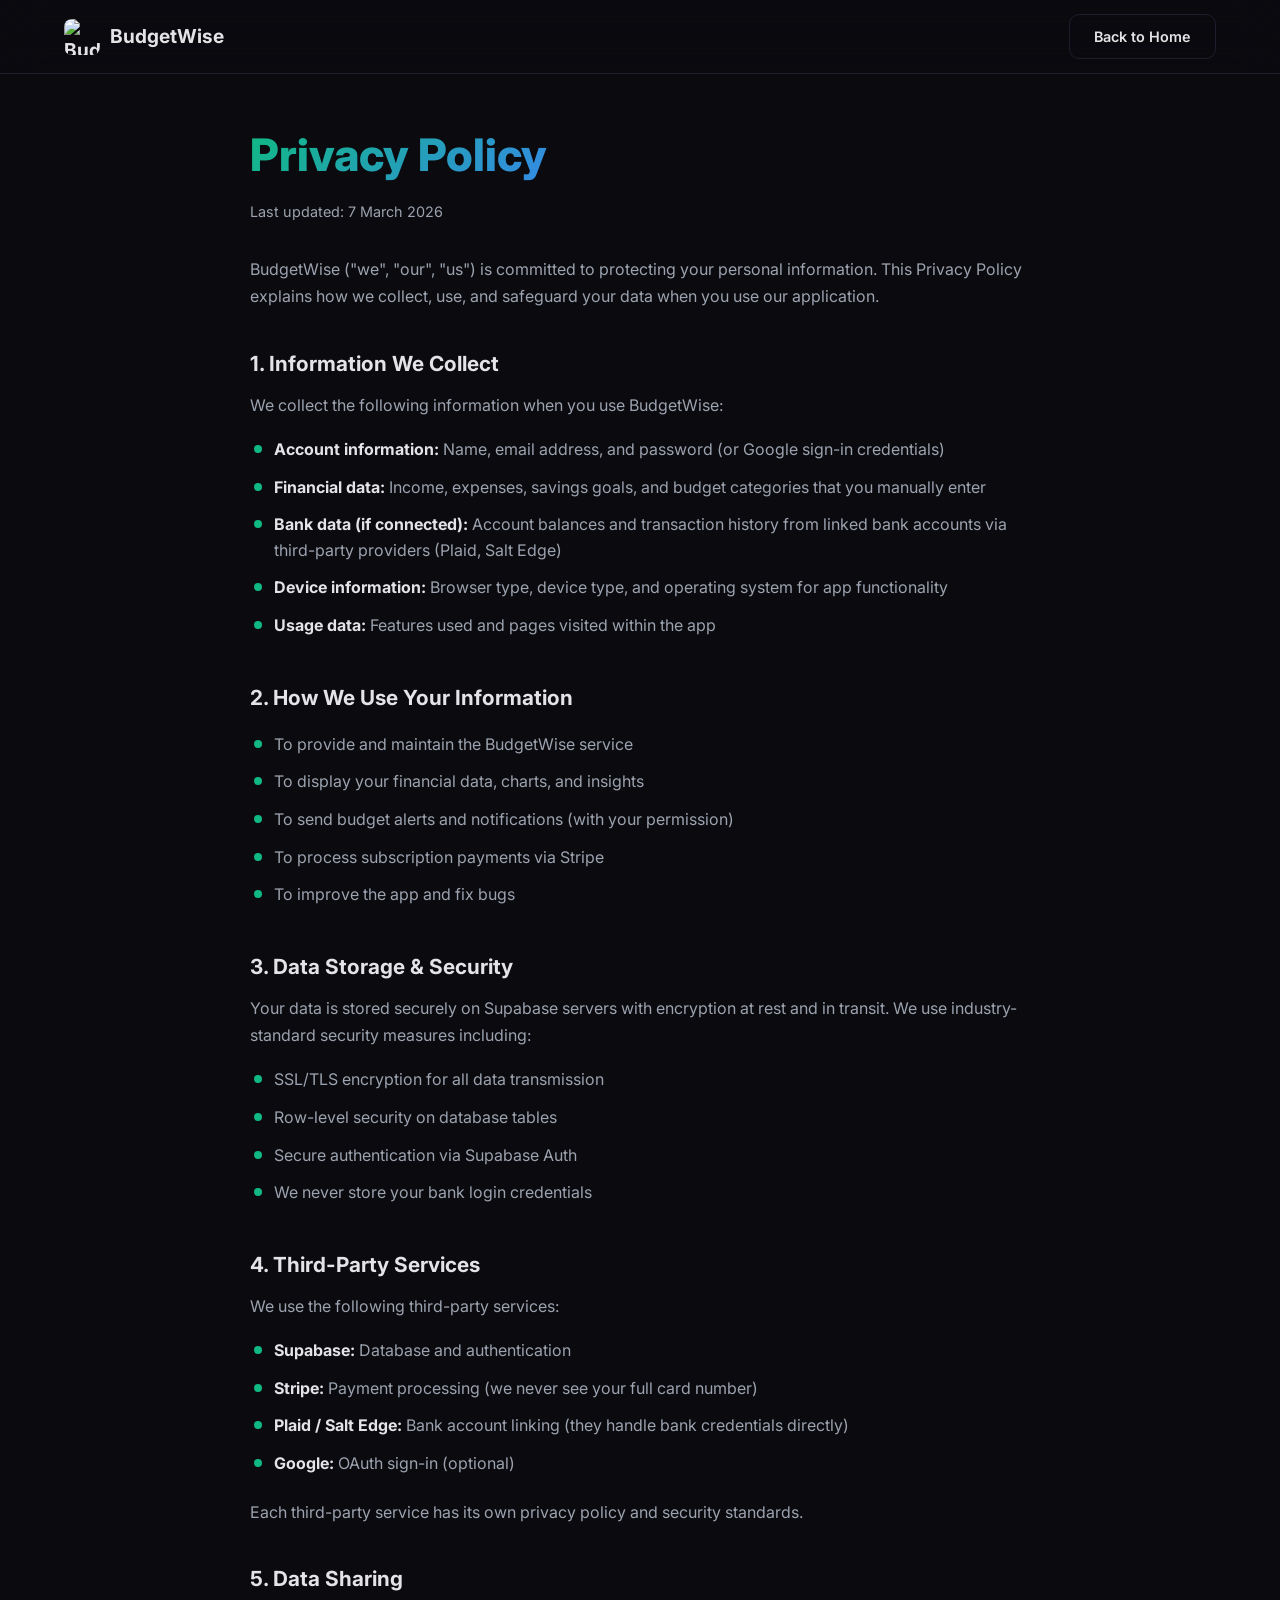
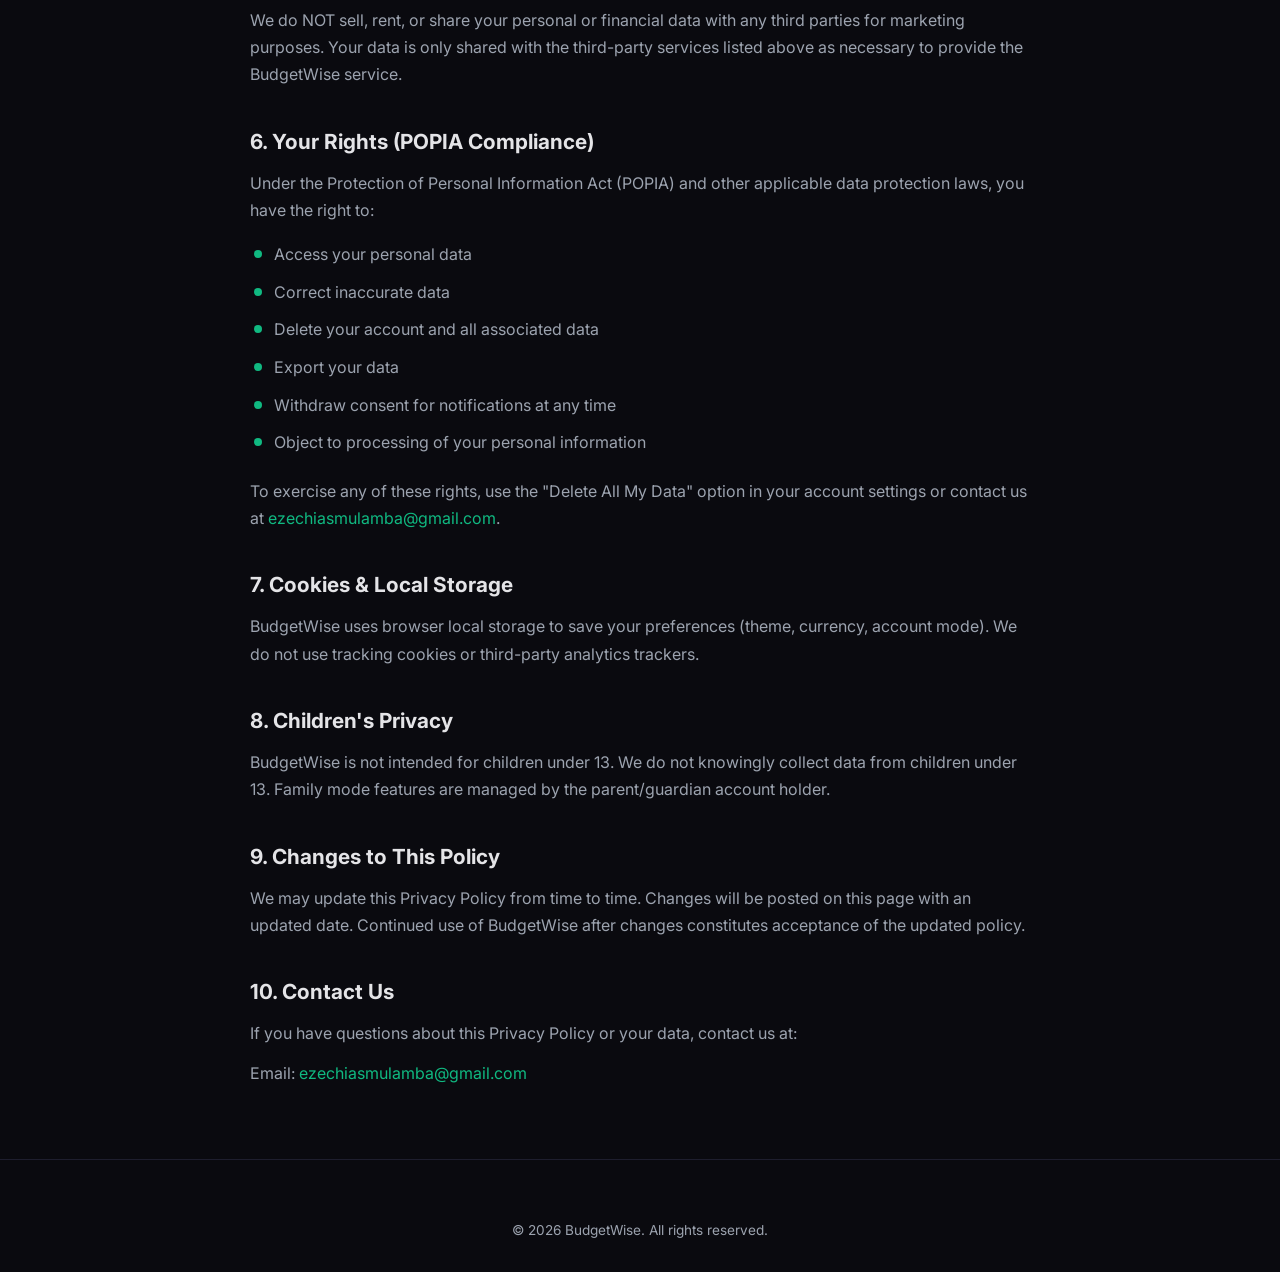
==== privacy.html @ 5cc2e0d4 "Initial commit: BudgetWise marketing website Landing page with hero, features, account modes, screen" ====
<!DOCTYPE html>
<html lang="en">
<head>
  <meta charset="UTF-8">
  <meta name="viewport" content="width=device-width, initial-scale=1.0">
  <title>BudgetWise - Privacy Policy</title>
  <link rel="preconnect" href="https://fonts.googleapis.com">
  <link rel="preconnect" href="https://fonts.gstatic.com" crossorigin>
  <link href="https://fonts.googleapis.com/css2?family=Inter:wght@400;500;600;700;800&display=swap" rel="stylesheet">
  <link rel="stylesheet" href="style.css">
  <link rel="stylesheet" href="legal.css">
  <link rel="icon" type="image/png" href="https://budget-wise-ruby.vercel.app/icons/icon-192.png">
</head>
<body>
  <nav class="navbar">
    <div class="container nav-container">
      <a href="index.html" class="logo">
        <img src="https://budget-wise-ruby.vercel.app/icons/icon-192.png" alt="BudgetWise" width="36" height="36">
        <span>BudgetWise</span>
      </a>
      <a href="index.html" class="btn btn-outline nav-cta">Back to Home</a>
    </div>
  </nav>

  <main class="legal-page">
    <div class="container">
      <div class="legal-content">
        <h1>Privacy Policy</h1>
        <p class="updated">Last updated: 7 March 2026</p>
        <p>BudgetWise ("we", "our", "us") is committed to protecting your personal information. This Privacy Policy explains how we collect, use, and safeguard your data when you use our application.</p>

        <h2>1. Information We Collect</h2>
        <p>We collect the following information when you use BudgetWise:</p>
        <ul>
          <li><strong>Account information:</strong> Name, email address, and password (or Google sign-in credentials)</li>
          <li><strong>Financial data:</strong> Income, expenses, savings goals, and budget categories that you manually enter</li>
          <li><strong>Bank data (if connected):</strong> Account balances and transaction history from linked bank accounts via third-party providers (Plaid, Salt Edge)</li>
          <li><strong>Device information:</strong> Browser type, device type, and operating system for app functionality</li>
          <li><strong>Usage data:</strong> Features used and pages visited within the app</li>
        </ul>

        <h2>2. How We Use Your Information</h2>
        <ul>
          <li>To provide and maintain the BudgetWise service</li>
          <li>To display your financial data, charts, and insights</li>
          <li>To send budget alerts and notifications (with your permission)</li>
          <li>To process subscription payments via Stripe</li>
          <li>To improve the app and fix bugs</li>
        </ul>

        <h2>3. Data Storage & Security</h2>
        <p>Your data is stored securely on Supabase servers with encryption at rest and in transit. We use industry-standard security measures including:</p>
        <ul>
          <li>SSL/TLS encryption for all data transmission</li>
          <li>Row-level security on database tables</li>
          <li>Secure authentication via Supabase Auth</li>
          <li>We never store your bank login credentials</li>
        </ul>

        <h2>4. Third-Party Services</h2>
        <p>We use the following third-party services:</p>
        <ul>
          <li><strong>Supabase:</strong> Database and authentication</li>
          <li><strong>Stripe:</strong> Payment processing (we never see your full card number)</li>
          <li><strong>Plaid / Salt Edge:</strong> Bank account linking (they handle bank credentials directly)</li>
          <li><strong>Google:</strong> OAuth sign-in (optional)</li>
        </ul>
        <p>Each third-party service has its own privacy policy and security standards.</p>

        <h2>5. Data Sharing</h2>
        <p>We do NOT sell, rent, or share your personal or financial data with any third parties for marketing purposes. Your data is only shared with the third-party services listed above as necessary to provide the BudgetWise service.</p>

        <h2>6. Your Rights (POPIA Compliance)</h2>
        <p>Under the Protection of Personal Information Act (POPIA) and other applicable data protection laws, you have the right to:</p>
        <ul>
          <li>Access your personal data</li>
          <li>Correct inaccurate data</li>
          <li>Delete your account and all associated data</li>
          <li>Export your data</li>
          <li>Withdraw consent for notifications at any time</li>
          <li>Object to processing of your personal information</li>
        </ul>
        <p>To exercise any of these rights, use the "Delete All My Data" option in your account settings or contact us at <a href="mailto:ezechiasmulamba@gmail.com">ezechiasmulamba@gmail.com</a>.</p>

        <h2>7. Cookies & Local Storage</h2>
        <p>BudgetWise uses browser local storage to save your preferences (theme, currency, account mode). We do not use tracking cookies or third-party analytics trackers.</p>

        <h2>8. Children's Privacy</h2>
        <p>BudgetWise is not intended for children under 13. We do not knowingly collect data from children under 13. Family mode features are managed by the parent/guardian account holder.</p>

        <h2>9. Changes to This Policy</h2>
        <p>We may update this Privacy Policy from time to time. Changes will be posted on this page with an updated date. Continued use of BudgetWise after changes constitutes acceptance of the updated policy.</p>

        <h2>10. Contact Us</h2>
        <p>If you have questions about this Privacy Policy or your data, contact us at:</p>
        <p>Email: <a href="mailto:ezechiasmulamba@gmail.com">ezechiasmulamba@gmail.com</a></p>
      </div>
    </div>
  </main>

  <footer class="footer">
    <div class="container">
      <div class="footer-bottom" style="border:none;padding:0">
        <p>&copy; 2026 BudgetWise. All rights reserved.</p>
      </div>
    </div>
  </footer>
</body>
</html>
---- style.css ----
/* ===== Reset & Variables ===== */
*,*::before,*::after{margin:0;padding:0;box-sizing:border-box}
:root{
  --bg:#0a0a0f;
  --bg-card:#12121a;
  --bg-card-hover:#1a1a2e;
  --text:#e4e4e7;
  --text-muted:#9ca3af;
  --border:#1e1e2e;
  --green:#10b981;
  --blue:#3b82f6;
  --purple:#8b5cf6;
  --gradient:linear-gradient(135deg,#10b981,#3b82f6,#8b5cf6);
  --radius:12px;
  --radius-lg:20px;
  --shadow:0 4px 30px rgba(0,0,0,0.3);
}
html{scroll-behavior:smooth;scroll-padding-top:80px}
body{font-family:'Inter',system-ui,-apple-system,sans-serif;background:var(--bg);color:var(--text);line-height:1.6;overflow-x:hidden}
img{max-width:100%;display:block}
a{text-decoration:none;color:inherit}
ul{list-style:none}
.container{max-width:1200px;margin:0 auto;padding:0 24px}

/* ===== Animations ===== */
.animate-up{opacity:0;transform:translateY(40px);transition:opacity 0.7s ease,transform 0.7s ease}
.animate-up.visible{opacity:1;transform:translateY(0)}
.delay-1{transition-delay:0.15s}
.delay-2{transition-delay:0.3s}

@keyframes float{0%,100%{transform:translateY(0)}50%{transform:translateY(-12px)}}
@keyframes pulse-glow{0%,100%{opacity:0.4}50%{opacity:0.7}}
@keyframes gradient-shift{0%{background-position:0% 50%}50%{background-position:100% 50%}100%{background-position:0% 50%}}

/* ===== Common ===== */
.gradient-text{background:var(--gradient);-webkit-background-clip:text;-webkit-text-fill-color:transparent;background-clip:text;background-size:200% 200%;animation:gradient-shift 4s ease infinite}
.badge{display:inline-block;padding:6px 16px;border-radius:50px;font-size:0.85rem;font-weight:600;background:rgba(16,185,129,0.12);color:var(--green);border:1px solid rgba(16,185,129,0.2);margin-bottom:16px}
.section-header{text-align:center;max-width:640px;margin:0 auto 60px}
.section-header h2{font-size:clamp(1.8rem,4vw,2.8rem);font-weight:800;margin-bottom:12px}
.section-header p{color:var(--text-muted);font-size:1.05rem}

.btn{display:inline-flex;align-items:center;justify-content:center;gap:8px;padding:12px 28px;border-radius:10px;font-weight:600;font-size:0.95rem;cursor:pointer;transition:all 0.3s ease;border:none}
.btn-primary{background:var(--gradient);color:#fff;background-size:200% 200%;animation:gradient-shift 4s ease infinite}
.btn-primary:hover{transform:translateY(-2px);box-shadow:0 8px 30px rgba(16,185,129,0.3)}
.btn-outline{border:1.5px solid var(--border);color:var(--text);background:transparent}
.btn-outline:hover{border-color:var(--green);color:var(--green);transform:translateY(-2px)}
.btn-lg{padding:16px 36px;font-size:1.05rem;border-radius:12px}
.btn-block{width:100%;text-align:center}

/* ===== Navbar ===== */
.navbar{position:fixed;top:0;left:0;right:0;z-index:100;background:rgba(10,10,15,0.8);backdrop-filter:blur(20px);border-bottom:1px solid var(--border);padding:14px 0;transition:all 0.3s}
.nav-container{display:flex;align-items:center;justify-content:space-between}
.logo{display:flex;align-items:center;gap:10px;font-size:1.2rem;font-weight:700}
.logo img{border-radius:8px}
.nav-links{display:flex;gap:32px}
.nav-links a{color:var(--text-muted);font-weight:500;font-size:0.95rem;transition:color 0.3s}
.nav-links a:hover{color:var(--text)}
.nav-cta{padding:10px 24px;font-size:0.9rem}
.mobile-menu-btn{display:none;background:none;border:none;cursor:pointer;flex-direction:column;gap:5px;padding:4px}
.mobile-menu-btn span{display:block;width:24px;height:2px;background:var(--text);border-radius:2px;transition:all 0.3s}

/* ===== Hero ===== */
.hero{min-height:100vh;display:flex;align-items:center;padding:120px 0 80px;position:relative;overflow:hidden}
.hero-bg-glow{position:absolute;width:600px;height:600px;border-radius:50%;background:radial-gradient(circle,rgba(16,185,129,0.12),transparent 70%);top:-100px;right:-100px;animation:pulse-glow 5s ease infinite;pointer-events:none}
.hero-container{display:grid;grid-template-columns:1fr 1fr;gap:60px;align-items:center}
.hero-text h1{font-size:clamp(2.2rem,5vw,3.6rem);font-weight:800;line-height:1.15;margin-bottom:20px}
.hero-text p{color:var(--text-muted);font-size:1.1rem;margin-bottom:32px;max-width:500px}
.hero-actions{display:flex;gap:16px;margin-bottom:48px;flex-wrap:wrap}
.hero-stats{display:flex;gap:40px}
.hero-stats .stat{display:flex;flex-direction:column}
.hero-stats strong{font-size:1.5rem;background:var(--gradient);-webkit-background-clip:text;-webkit-text-fill-color:transparent;background-clip:text}
.hero-stats span{font-size:0.85rem;color:var(--text-muted)}
.hero-image{display:flex;justify-content:center}

/* Phone mockup */
.phone-mockup{width:280px;border-radius:32px;overflow:hidden;border:3px solid var(--border);box-shadow:0 20px 60px rgba(0,0,0,0.5);animation:float 6s ease-in-out infinite;background:var(--bg-card)}
.phone-mockup img{width:100%;display:block}

/* ===== Features ===== */
.features{padding:100px 0;position:relative}
.features-grid{display:grid;grid-template-columns:repeat(3,1fr);gap:24px}
.feature-card{background:var(--bg-card);border:1px solid var(--border);border-radius:var(--radius-lg);padding:32px;transition:all 0.4s ease}
.feature-card:hover{transform:translateY(-6px);border-color:rgba(16,185,129,0.3);box-shadow:0 12px 40px rgba(0,0,0,0.3)}
.feature-icon{width:48px;height:48px;border-radius:12px;display:flex;align-items:center;justify-content:center;margin-bottom:20px}
.feature-card h3{font-size:1.15rem;font-weight:700;margin-bottom:8px}
.feature-card p{color:var(--text-muted);font-size:0.9rem;line-height:1.6}

/* ===== Account Modes ===== */
.accounts{padding:100px 0;background:linear-gradient(180deg,transparent,rgba(16,185,129,0.03),transparent)}
.accounts-grid{display:grid;grid-template-columns:repeat(3,1fr);gap:24px}
.account-card{background:var(--bg-card);border:1px solid var(--border);border-radius:var(--radius-lg);padding:36px;transition:all 0.4s ease}
.account-card:hover{transform:translateY(-6px);box-shadow:var(--shadow)}
.account-badge{display:inline-block;padding:4px 14px;border-radius:50px;font-size:0.8rem;font-weight:700;color:#fff;margin-bottom:16px}
.personal-bg{background:var(--green)}
.business-bg{background:var(--blue)}
.family-bg{background:var(--purple)}
.account-card.personal:hover{border-color:rgba(16,185,129,0.4)}
.account-card.business:hover{border-color:rgba(59,130,246,0.4)}
.account-card.family:hover{border-color:rgba(139,92,246,0.4)}
.account-card h3{font-size:1.3rem;font-weight:700;margin-bottom:8px}
.account-card>p{color:var(--text-muted);font-size:0.9rem;margin-bottom:20px}
.account-card ul{display:flex;flex-direction:column;gap:10px}
.account-card li{color:var(--text-muted);font-size:0.9rem;padding-left:24px;position:relative}
.account-card li::before{content:'';position:absolute;left:0;top:6px;width:8px;height:8px;border-radius:50%}
.account-card.personal li::before{background:var(--green)}
.account-card.business li::before{background:var(--blue)}
.account-card.family li::before{background:var(--purple)}

/* ===== Screenshots ===== */
.screenshots{padding:100px 0}
.screenshots-duo{display:flex;align-items:center;justify-content:center;gap:60px}
.screenshot-phone,.screenshot-desktop{text-align:center}
.screenshot-phone p,.screenshot-desktop p{margin-top:16px;font-weight:600;color:var(--text-muted);font-size:1.05rem}
.screenshot-phone .phone-mockup{width:220px}
.desktop-mockup{border-radius:12px;overflow:hidden;border:3px solid var(--border);box-shadow:0 20px 60px rgba(0,0,0,0.5);background:var(--bg-card);max-width:680px;animation:float 6s ease-in-out infinite;animation-delay:1s}
.desktop-mockup img{width:100%;display:block}

/* ===== Pricing ===== */
.pricing{padding:100px 0;background:linear-gradient(180deg,transparent,rgba(139,92,246,0.03),transparent)}
.pricing-grid{display:grid;grid-template-columns:repeat(3,1fr);gap:24px;align-items:start}
.pricing-card{background:var(--bg-card);border:1px solid var(--border);border-radius:var(--radius-lg);padding:36px;transition:all 0.4s ease;position:relative}
.pricing-card:hover{transform:translateY(-6px);box-shadow:var(--shadow)}
.pricing-card.featured{border-color:rgba(16,185,129,0.4);background:linear-gradient(135deg,rgba(16,185,129,0.06),rgba(59,130,246,0.06))}
.popular-tag{position:absolute;top:-12px;left:50%;transform:translateX(-50%);background:var(--gradient);color:#fff;padding:4px 20px;border-radius:50px;font-size:0.8rem;font-weight:700;background-size:200% 200%;animation:gradient-shift 4s ease infinite}
.pricing-header{margin-bottom:28px}
.pricing-header h3{font-size:1.3rem;font-weight:700;margin-bottom:8px}
.price{font-size:2.8rem;font-weight:800;margin-bottom:4px}
.price span{font-size:1rem;font-weight:500;color:var(--text-muted)}
.pricing-header p{color:var(--text-muted);font-size:0.9rem}
.pricing-card ul{display:flex;flex-direction:column;gap:12px;margin-bottom:28px}
.pricing-card li.included{padding-left:28px;position:relative;color:var(--text-muted);font-size:0.9rem}
.pricing-card li.included::before{content:'✓';position:absolute;left:0;color:var(--green);font-weight:700}

/* ===== CTA ===== */
.cta{padding:100px 0}
.cta-content{text-align:center;max-width:600px;margin:0 auto;padding:60px 40px;background:var(--bg-card);border:1px solid var(--border);border-radius:var(--radius-lg);position:relative;overflow:hidden}
.cta-content::before{content:'';position:absolute;top:-50%;left:-50%;width:200%;height:200%;background:radial-gradient(circle at center,rgba(16,185,129,0.06),transparent 50%);pointer-events:none}
.cta-content h2{font-size:clamp(1.6rem,3vw,2.2rem);font-weight:800;margin-bottom:12px}
.cta-content p{color:var(--text-muted);margin-bottom:28px;font-size:1.05rem}

/* ===== Footer ===== */
.footer{padding:60px 0 30px;border-top:1px solid var(--border)}
.footer-grid{display:grid;grid-template-columns:2fr 1fr 1fr 1fr;gap:40px;margin-bottom:40px}
.footer-brand p{color:var(--text-muted);margin-top:12px;font-size:0.9rem;max-width:280px}
.footer-links{display:flex;flex-direction:column;gap:10px}
.footer-links h4{font-weight:700;margin-bottom:4px;font-size:0.95rem}
.footer-links a{color:var(--text-muted);font-size:0.9rem;transition:color 0.3s}
.footer-links a:hover{color:var(--green)}
.footer-bottom{text-align:center;padding-top:24px;border-top:1px solid var(--border);color:var(--text-muted);font-size:0.85rem}

/* ===== Mobile ===== */
@media(max-width:968px){
  .nav-links{display:none}
  .nav-cta{display:none}
  .mobile-menu-btn{display:flex}
  .nav-links.active{display:flex;flex-direction:column;position:absolute;top:100%;left:0;right:0;background:var(--bg);padding:24px;gap:20px;border-bottom:1px solid var(--border)}
  .nav-links.active+.nav-cta,.nav-links.active~.nav-cta{display:inline-flex;position:absolute;top:calc(100% + 140px);right:24px}

  .hero-container{grid-template-columns:1fr;text-align:center}
  .hero-text p{max-width:100%}
  .hero-actions{justify-content:center}
  .hero-stats{justify-content:center}
  .hero-image{margin-top:20px}

  .features-grid{grid-template-columns:1fr 1fr}
  .accounts-grid{grid-template-columns:1fr}
  .pricing-grid{grid-template-columns:1fr}
  .footer-grid{grid-template-columns:1fr 1fr}
}
@media(max-width:640px){
  .features-grid{grid-template-columns:1fr}
  .hero-stats{gap:24px}
  .footer-grid{grid-template-columns:1fr}
  .screenshots-duo{flex-direction:column;gap:40px}
  .desktop-mockup{max-width:100%}
  .phone-mockup{width:240px}
}
---- legal.css ----
/* Legal pages (Privacy & Terms) */
.legal-page{padding:120px 0 60px}
.legal-content{max-width:780px;margin:0 auto}
.legal-content h1{font-size:clamp(2rem,4vw,2.8rem);font-weight:800;margin-bottom:8px;background:var(--gradient);-webkit-background-clip:text;-webkit-text-fill-color:transparent;background-clip:text}
.legal-content .updated{color:var(--text-muted);font-size:0.9rem;margin-bottom:32px}
.legal-content h2{font-size:1.3rem;font-weight:700;margin-top:36px;margin-bottom:12px;color:var(--text)}
.legal-content p{color:var(--text-muted);margin-bottom:12px;line-height:1.7}
.legal-content ul{margin-bottom:16px;padding-left:0}
.legal-content li{color:var(--text-muted);padding:6px 0 6px 24px;position:relative;line-height:1.6}
.legal-content li::before{content:'';position:absolute;left:4px;top:14px;width:8px;height:8px;border-radius:50%;background:var(--green)}
.legal-content a{color:var(--green);transition:opacity 0.3s}
.legal-content a:hover{opacity:0.8}
.legal-content strong{color:var(--text)}
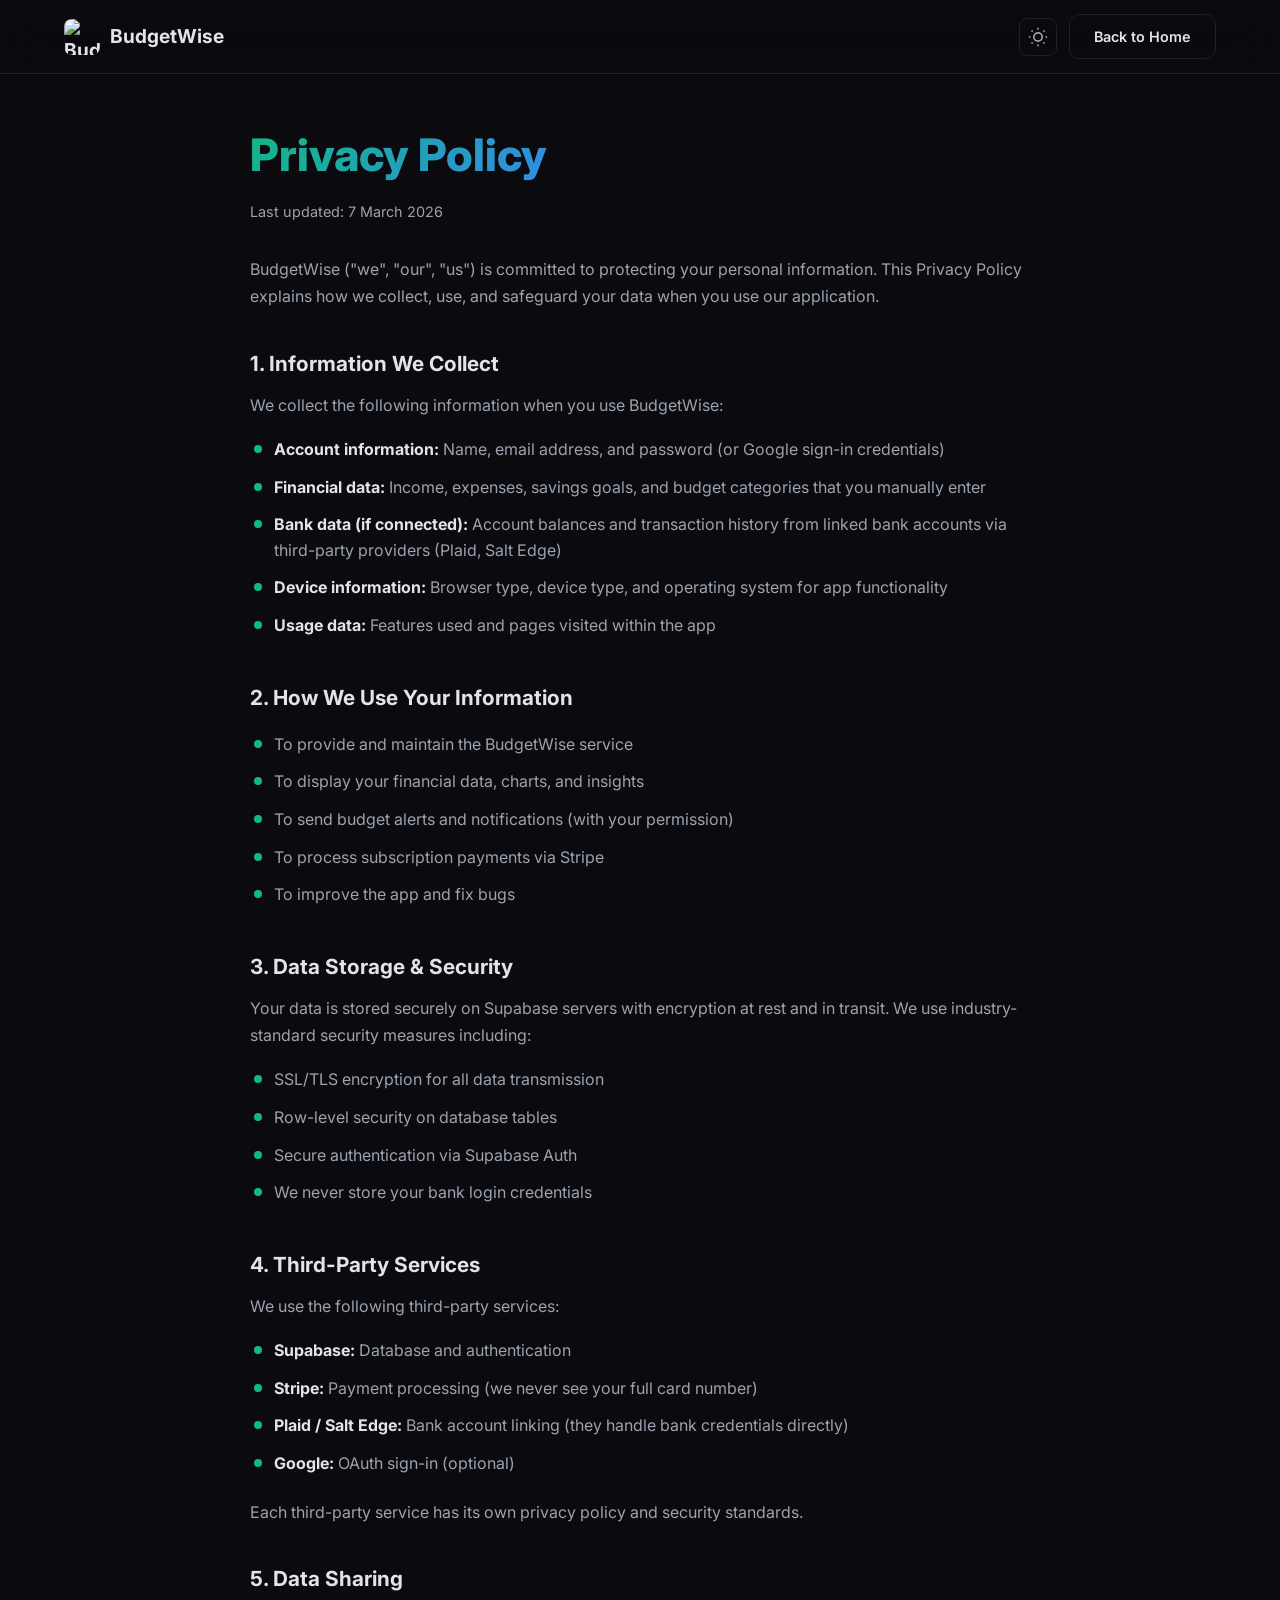
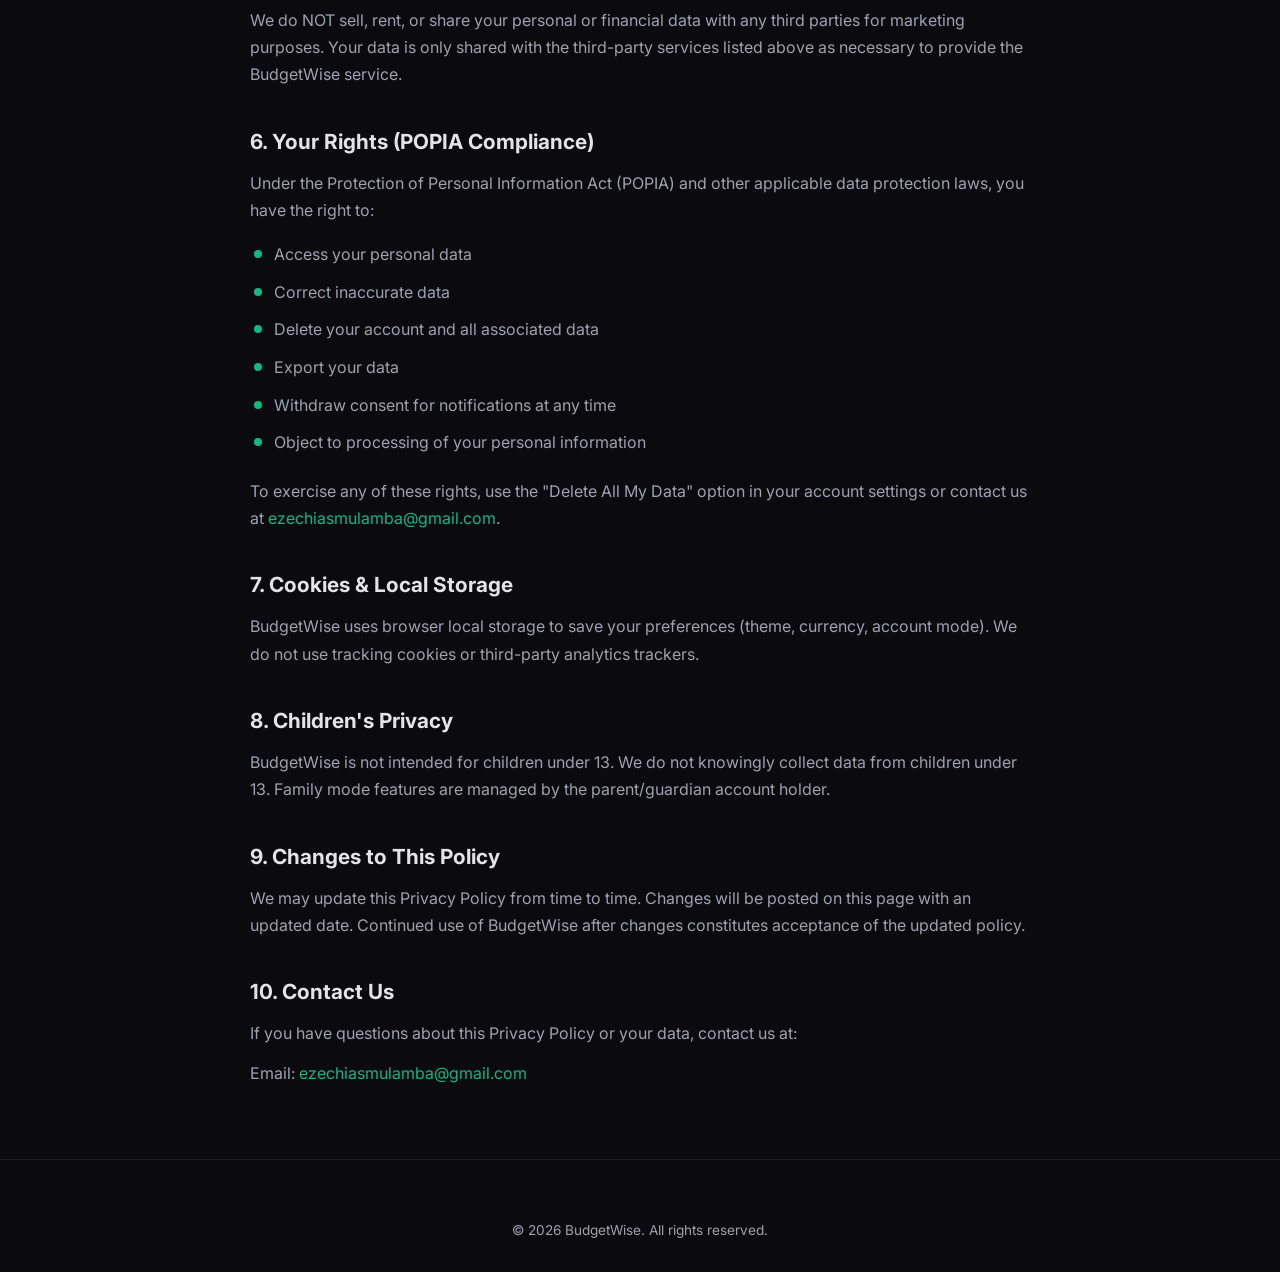
==== commit 15fa995c: "Point website links to budget-wise-react.vercel.app (React app) Co-Authored-By: Claude Opus 4.7 (1M " ====
--- a/privacy.html
+++ b/privacy.html
@@ -9,16 +9,23 @@
   <link href="https://fonts.googleapis.com/css2?family=Inter:wght@400;500;600;700;800&display=swap" rel="stylesheet">
   <link rel="stylesheet" href="style.css">
   <link rel="stylesheet" href="legal.css">
-  <link rel="icon" type="image/png" href="https://budget-wise-ruby.vercel.app/icons/icon-192.png">
+  <link rel="icon" type="image/png" href="https://budget-wise-react.vercel.app/icons/icon-192.png">
 </head>
 <body>
+  <canvas id="bgCanvas"></canvas>
   <nav class="navbar">
     <div class="container nav-container">
       <a href="index.html" class="logo">
-        <img src="https://budget-wise-ruby.vercel.app/icons/icon-192.png" alt="BudgetWise" width="36" height="36">
+        <img src="https://budget-wise-react.vercel.app/icons/icon-192.png" alt="BudgetWise" width="36" height="36">
         <span>BudgetWise</span>
       </a>
-      <a href="index.html" class="btn btn-outline nav-cta">Back to Home</a>
+      <div class="nav-right">
+        <button class="theme-toggle" aria-label="Toggle theme">
+          <svg class="icon-sun" width="20" height="20" viewBox="0 0 24 24" fill="none" stroke="currentColor" stroke-width="2"><circle cx="12" cy="12" r="5"/><path d="M12 1v2M12 21v2M4.22 4.22l1.42 1.42M18.36 18.36l1.42 1.42M1 12h2M21 12h2M4.22 19.78l1.42-1.42M18.36 5.64l1.42-1.42"/></svg>
+          <svg class="icon-moon" width="20" height="20" viewBox="0 0 24 24" fill="none" stroke="currentColor" stroke-width="2"><path d="M21 12.79A9 9 0 1 1 11.21 3 7 7 0 0 0 21 12.79z"/></svg>
+        </button>
+        <a href="index.html" class="btn btn-outline nav-cta">Back to Home</a>
+      </div>
     </div>
   </nav>
 
@@ -105,5 +112,6 @@
       </div>
     </div>
   </footer>
+  <script src="script.js"></script>
 </body>
 </html>
--- a/style.css
+++ b/style.css
@@ -14,23 +14,50 @@
   --radius:12px;
   --radius-lg:20px;
   --shadow:0 4px 30px rgba(0,0,0,0.3);
-}
+  --navbar-bg:rgba(10,10,15,0.8);
+}
+/* Light theme */
+[data-theme="light"]{
+  --bg:#f5f7fa;
+  --bg-card:#ffffff;
+  --bg-card-hover:#f0f0f5;
+  --text:#1a1a2e;
+  --text-muted:#4b5563;
+  --border:#e2e4e9;
+  --shadow:0 4px 30px rgba(0,0,0,0.08);
+  --navbar-bg:rgba(245,247,250,0.85);
+}
+[data-theme="light"] .gradient-text{background:linear-gradient(135deg,#059669,#2563eb,#7c3aed);-webkit-background-clip:text;-webkit-text-fill-color:transparent;background-clip:text;background-size:200% 200%;animation:gradient-shift 4s ease infinite}
+[data-theme="light"] .btn-primary{background:linear-gradient(135deg,#059669,#2563eb,#7c3aed);background-size:200% 200%;animation:gradient-shift 4s ease infinite}
+[data-theme="light"] .btn-primary:hover{box-shadow:0 8px 30px rgba(5,150,105,0.3)}
+[data-theme="light"] .badge{background:rgba(5,150,105,0.1);color:#059669;border-color:rgba(5,150,105,0.2)}
+[data-theme="light"] .hero-bg-glow{background:radial-gradient(circle,rgba(5,150,105,0.08),transparent 70%)}
+[data-theme="light"] .feature-card{box-shadow:0 2px 12px rgba(0,0,0,0.04)}
+[data-theme="light"] .pricing-card{box-shadow:0 2px 12px rgba(0,0,0,0.04)}
+[data-theme="light"] .account-card{box-shadow:0 2px 12px rgba(0,0,0,0.04)}
+[data-theme="light"] .phone-mockup,[data-theme="light"] .desktop-mockup{border-color:#d1d5db;box-shadow:0 20px 60px rgba(0,0,0,0.12)}
+
+/* Canvas particles */
+#bgCanvas{position:fixed;inset:0;z-index:0;pointer-events:none}
+
 html{scroll-behavior:smooth;scroll-padding-top:80px}
-body{font-family:'Inter',system-ui,-apple-system,sans-serif;background:var(--bg);color:var(--text);line-height:1.6;overflow-x:hidden}
+body{font-family:'Inter',system-ui,-apple-system,sans-serif;background:var(--bg);color:var(--text);line-height:1.6;overflow-x:hidden;transition:background 0.3s,color 0.3s}
+section,nav,footer,.navbar{position:relative;z-index:1}
 img{max-width:100%;display:block}
 a{text-decoration:none;color:inherit}
 ul{list-style:none}
 .container{max-width:1200px;margin:0 auto;padding:0 24px}
 
 /* ===== Animations ===== */
-.animate-up{opacity:0;transform:translateY(40px);transition:opacity 0.7s ease,transform 0.7s ease}
+.animate-up{opacity:0;transform:translateY(50px);transition:opacity 0.9s cubic-bezier(0.22,1,0.36,1),transform 0.9s cubic-bezier(0.22,1,0.36,1)}
 .animate-up.visible{opacity:1;transform:translateY(0)}
-.delay-1{transition-delay:0.15s}
-.delay-2{transition-delay:0.3s}
-
-@keyframes float{0%,100%{transform:translateY(0)}50%{transform:translateY(-12px)}}
+.delay-1{transition-delay:0.2s}
+.delay-2{transition-delay:0.4s}
+
+@keyframes float{0%,100%{transform:translateY(0)}50%{transform:translateY(-10px)}}
 @keyframes pulse-glow{0%,100%{opacity:0.4}50%{opacity:0.7}}
 @keyframes gradient-shift{0%{background-position:0% 50%}50%{background-position:100% 50%}100%{background-position:0% 50%}}
+@keyframes fade-in{from{opacity:0}to{opacity:1}}
 
 /* ===== Common ===== */
 .gradient-text{background:var(--gradient);-webkit-background-clip:text;-webkit-text-fill-color:transparent;background-clip:text;background-size:200% 200%;animation:gradient-shift 4s ease infinite}
@@ -39,38 +66,43 @@
 .section-header h2{font-size:clamp(1.8rem,4vw,2.8rem);font-weight:800;margin-bottom:12px}
 .section-header p{color:var(--text-muted);font-size:1.05rem}
 
-.btn{display:inline-flex;align-items:center;justify-content:center;gap:8px;padding:12px 28px;border-radius:10px;font-weight:600;font-size:0.95rem;cursor:pointer;transition:all 0.3s ease;border:none}
+.btn{display:inline-flex;align-items:center;justify-content:center;gap:8px;padding:12px 28px;border-radius:10px;font-weight:600;font-size:0.95rem;cursor:pointer;transition:all 0.4s cubic-bezier(0.22,1,0.36,1);border:none}
 .btn-primary{background:var(--gradient);color:#fff;background-size:200% 200%;animation:gradient-shift 4s ease infinite}
-.btn-primary:hover{transform:translateY(-2px);box-shadow:0 8px 30px rgba(16,185,129,0.3)}
+.btn-primary:hover{transform:translateY(-3px);box-shadow:0 12px 35px rgba(16,185,129,0.35)}
 .btn-outline{border:1.5px solid var(--border);color:var(--text);background:transparent}
-.btn-outline:hover{border-color:var(--green);color:var(--green);transform:translateY(-2px)}
+.btn-outline:hover{border-color:var(--green);color:var(--green);transform:translateY(-3px)}
 .btn-lg{padding:16px 36px;font-size:1.05rem;border-radius:12px}
 .btn-block{width:100%;text-align:center}
 
 /* ===== Navbar ===== */
-.navbar{position:fixed;top:0;left:0;right:0;z-index:100;background:rgba(10,10,15,0.8);backdrop-filter:blur(20px);border-bottom:1px solid var(--border);padding:14px 0;transition:all 0.3s}
+.navbar{position:fixed;top:0;left:0;right:0;z-index:100;background:var(--navbar-bg);backdrop-filter:blur(20px);border-bottom:1px solid var(--border);padding:14px 0;transition:all 0.3s}
 .nav-container{display:flex;align-items:center;justify-content:space-between}
 .logo{display:flex;align-items:center;gap:10px;font-size:1.2rem;font-weight:700}
 .logo img{border-radius:8px}
 .nav-links{display:flex;gap:32px}
-.nav-links a{color:var(--text-muted);font-weight:500;font-size:0.95rem;transition:color 0.3s}
-.nav-links a:hover{color:var(--text)}
+.nav-links a{color:var(--text-muted);font-weight:500;font-size:0.95rem;transition:color 0.4s cubic-bezier(0.22,1,0.36,1)}
+.nav-links a:hover{color:var(--green)}
 .nav-cta{padding:10px 24px;font-size:0.9rem}
+.nav-right{display:flex;align-items:center;gap:12px}
+.theme-toggle{background:none;border:1.5px solid var(--border);border-radius:8px;width:38px;height:38px;display:flex;align-items:center;justify-content:center;cursor:pointer;color:var(--text-muted);transition:all 0.3s}
+.theme-toggle:hover{border-color:var(--green);color:var(--green)}
+.icon-moon{display:none}
+[data-theme="light"] .icon-sun{display:none}
+[data-theme="light"] .icon-moon{display:block}
 .mobile-menu-btn{display:none;background:none;border:none;cursor:pointer;flex-direction:column;gap:5px;padding:4px}
 .mobile-menu-btn span{display:block;width:24px;height:2px;background:var(--text);border-radius:2px;transition:all 0.3s}
 
 /* ===== Hero ===== */
 .hero{min-height:100vh;display:flex;align-items:center;padding:120px 0 80px;position:relative;overflow:hidden}
 .hero-bg-glow{position:absolute;width:600px;height:600px;border-radius:50%;background:radial-gradient(circle,rgba(16,185,129,0.12),transparent 70%);top:-100px;right:-100px;animation:pulse-glow 5s ease infinite;pointer-events:none}
-.hero-container{display:grid;grid-template-columns:1fr 1fr;gap:60px;align-items:center}
+.hero-container{text-align:center;max-width:720px;margin:0 auto}
 .hero-text h1{font-size:clamp(2.2rem,5vw,3.6rem);font-weight:800;line-height:1.15;margin-bottom:20px}
-.hero-text p{color:var(--text-muted);font-size:1.1rem;margin-bottom:32px;max-width:500px}
-.hero-actions{display:flex;gap:16px;margin-bottom:48px;flex-wrap:wrap}
-.hero-stats{display:flex;gap:40px}
+.hero-text p{color:var(--text-muted);font-size:1.1rem;margin-bottom:32px;max-width:560px;margin-left:auto;margin-right:auto}
+.hero-actions{display:flex;gap:16px;margin-bottom:48px;flex-wrap:wrap;justify-content:center}
+.hero-stats{display:flex;gap:40px;justify-content:center}
 .hero-stats .stat{display:flex;flex-direction:column}
 .hero-stats strong{font-size:1.5rem;background:var(--gradient);-webkit-background-clip:text;-webkit-text-fill-color:transparent;background-clip:text}
 .hero-stats span{font-size:0.85rem;color:var(--text-muted)}
-.hero-image{display:flex;justify-content:center}
 
 /* Phone mockup */
 .phone-mockup{width:280px;border-radius:32px;overflow:hidden;border:3px solid var(--border);box-shadow:0 20px 60px rgba(0,0,0,0.5);animation:float 6s ease-in-out infinite;background:var(--bg-card)}
@@ -79,8 +111,8 @@
 /* ===== Features ===== */
 .features{padding:100px 0;position:relative}
 .features-grid{display:grid;grid-template-columns:repeat(3,1fr);gap:24px}
-.feature-card{background:var(--bg-card);border:1px solid var(--border);border-radius:var(--radius-lg);padding:32px;transition:all 0.4s ease}
-.feature-card:hover{transform:translateY(-6px);border-color:rgba(16,185,129,0.3);box-shadow:0 12px 40px rgba(0,0,0,0.3)}
+.feature-card{background:var(--bg-card);border:1px solid var(--border);border-radius:var(--radius-lg);padding:32px;transition:all 0.5s cubic-bezier(0.22,1,0.36,1)}
+.feature-card:hover{transform:translateY(-8px);border-color:rgba(16,185,129,0.3);box-shadow:0 16px 50px rgba(0,0,0,0.2)}
 .feature-icon{width:48px;height:48px;border-radius:12px;display:flex;align-items:center;justify-content:center;margin-bottom:20px}
 .feature-card h3{font-size:1.15rem;font-weight:700;margin-bottom:8px}
 .feature-card p{color:var(--text-muted);font-size:0.9rem;line-height:1.6}
@@ -88,8 +120,8 @@
 /* ===== Account Modes ===== */
 .accounts{padding:100px 0;background:linear-gradient(180deg,transparent,rgba(16,185,129,0.03),transparent)}
 .accounts-grid{display:grid;grid-template-columns:repeat(3,1fr);gap:24px}
-.account-card{background:var(--bg-card);border:1px solid var(--border);border-radius:var(--radius-lg);padding:36px;transition:all 0.4s ease}
-.account-card:hover{transform:translateY(-6px);box-shadow:var(--shadow)}
+.account-card{background:var(--bg-card);border:1px solid var(--border);border-radius:var(--radius-lg);padding:36px;transition:all 0.5s cubic-bezier(0.22,1,0.36,1)}
+.account-card:hover{transform:translateY(-8px);box-shadow:var(--shadow)}
 .account-badge{display:inline-block;padding:4px 14px;border-radius:50px;font-size:0.8rem;font-weight:700;color:#fff;margin-bottom:16px}
 .personal-bg{background:var(--green)}
 .business-bg{background:var(--blue)}
@@ -118,8 +150,8 @@
 /* ===== Pricing ===== */
 .pricing{padding:100px 0;background:linear-gradient(180deg,transparent,rgba(139,92,246,0.03),transparent)}
 .pricing-grid{display:grid;grid-template-columns:repeat(3,1fr);gap:24px;align-items:start}
-.pricing-card{background:var(--bg-card);border:1px solid var(--border);border-radius:var(--radius-lg);padding:36px;transition:all 0.4s ease;position:relative}
-.pricing-card:hover{transform:translateY(-6px);box-shadow:var(--shadow)}
+.pricing-card{background:var(--bg-card);border:1px solid var(--border);border-radius:var(--radius-lg);padding:36px;transition:all 0.5s cubic-bezier(0.22,1,0.36,1);position:relative}
+.pricing-card:hover{transform:translateY(-8px);box-shadow:var(--shadow)}
 .pricing-card.featured{border-color:rgba(16,185,129,0.4);background:linear-gradient(135deg,rgba(16,185,129,0.06),rgba(59,130,246,0.06))}
 .popular-tag{position:absolute;top:-12px;left:50%;transform:translateX(-50%);background:var(--gradient);color:#fff;padding:4px 20px;border-radius:50px;font-size:0.8rem;font-weight:700;background-size:200% 200%;animation:gradient-shift 4s ease infinite}
 .pricing-header{margin-bottom:28px}
@@ -156,11 +188,7 @@
   .nav-links.active{display:flex;flex-direction:column;position:absolute;top:100%;left:0;right:0;background:var(--bg);padding:24px;gap:20px;border-bottom:1px solid var(--border)}
   .nav-links.active+.nav-cta,.nav-links.active~.nav-cta{display:inline-flex;position:absolute;top:calc(100% + 140px);right:24px}
 
-  .hero-container{grid-template-columns:1fr;text-align:center}
   .hero-text p{max-width:100%}
-  .hero-actions{justify-content:center}
-  .hero-stats{justify-content:center}
-  .hero-image{margin-top:20px}
 
   .features-grid{grid-template-columns:1fr 1fr}
   .accounts-grid{grid-template-columns:1fr}
